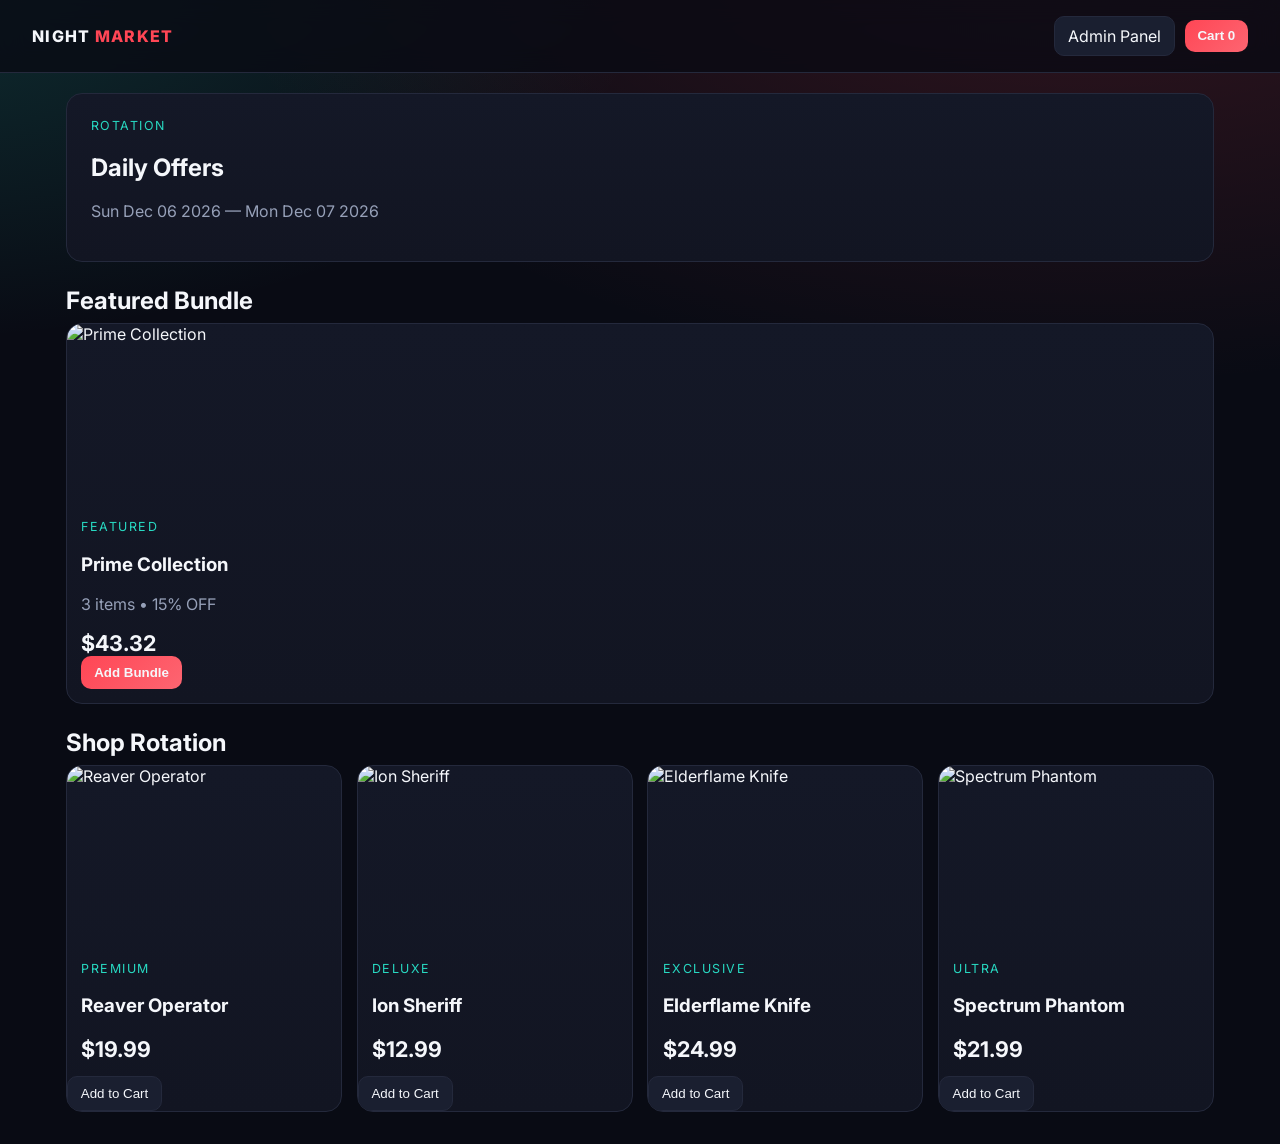
==== index.html @ 10643667 "Build Valorant-style shop UI with admin panel and fake checkout" ====
<!doctype html>
<html lang="en">
  <head>
    <meta charset="UTF-8" />
    <meta name="viewport" content="width=device-width, initial-scale=1.0" />
    <title>Night Market // Valorant-Style Shop</title>
    <link rel="preconnect" href="https://fonts.googleapis.com">
    <link rel="preconnect" href="https://fonts.gstatic.com" crossorigin>
    <link href="https://fonts.googleapis.com/css2?family=Inter:wght@400;500;700;800&display=swap" rel="stylesheet">
    <link rel="stylesheet" href="./src/styles.css" />
  </head>
  <body data-page="shop">
    <header class="topbar">
      <div class="brand">NIGHT <span>MARKET</span></div>
      <nav class="nav-actions">
        <a href="./admin.html" class="ghost-btn">Admin Panel</a>
        <button id="openCart" class="cta-btn">Cart <span id="cartCount">0</span></button>
      </nav>
    </header>

    <main class="layout">
      <section class="hero-card">
        <p class="eyebrow">ROTATION</p>
        <h1 id="rotationTitle">Daily Offers</h1>
        <p id="rotationRange" class="subtle"></p>
      </section>

      <section class="grid-section">
        <div class="section-head">
          <h2>Featured Bundle</h2>
        </div>
        <div id="bundleList" class="bundle-grid"></div>
      </section>

      <section class="grid-section">
        <div class="section-head">
          <h2>Shop Rotation</h2>
        </div>
        <div id="productList" class="product-grid"></div>
      </section>
    </main>

    <aside id="cartDrawer" class="cart-drawer hidden">
      <div class="drawer-head">
        <h3>Checkout (Fake)</h3>
        <button id="closeCart" class="icon-btn">✕</button>
      </div>
      <div id="cartItems" class="cart-items"></div>
      <div class="cart-footer">
        <div class="row-between"><span>Total</span><strong id="cartTotal">$0.00</strong></div>
        <button id="checkoutBtn" class="cta-btn w-full">Complete Fake Checkout</button>
        <p class="subtle tiny">No real payment gateway is used.</p>
      </div>
    </aside>

    <div id="toast" class="toast hidden"></div>
    <script type="module" src="./src/main.js"></script>
  </body>
</html>
---- src/styles.css ----
:root {
  --bg: #090b14;
  --card: #141827;
  --card2: #121522;
  --text: #f5f7fb;
  --muted: #96a0b8;
  --accent: #ff4655;
  --accent2: #28d9c2;
  --border: #24293c;
}

* { box-sizing: border-box; }
body {
  margin: 0;
  font-family: Inter, system-ui, -apple-system, Segoe UI, Roboto, sans-serif;
  background:
    radial-gradient(900px 500px at 85% -10%, #ff465530, transparent),
    radial-gradient(800px 400px at -10% -5%, #28d9c230, transparent),
    var(--bg);
  color: var(--text);
  min-height: 100vh;
}

.topbar {
  position: sticky;
  top: 0;
  z-index: 5;
  backdrop-filter: blur(12px);
  background: #090b14c9;
  border-bottom: 1px solid var(--border);
  display: flex;
  justify-content: space-between;
  align-items: center;
  padding: 1rem 2rem;
}

.brand { font-weight: 800; letter-spacing: .08em; }
.brand span { color: var(--accent); }

.layout {
  max-width: 1180px;
  margin: 1.25rem auto 2rem;
  padding: 0 1rem;
  display: grid;
  gap: 1rem;
}

.hero-card,
.admin-card,
.product-card,
.bundle-card,
.cart-drawer,
.stack-row {
  border: 1px solid var(--border);
  background: linear-gradient(180deg, var(--card), var(--card2));
  border-radius: 16px;
}

.hero-card { padding: 1.5rem; }
.eyebrow { color: var(--accent2); margin: 0; font-size: .78rem; letter-spacing: .12em; }
.subtle { color: var(--muted); }
.tiny { font-size: .75rem; }
.price { font-size: 1.35rem; font-weight: 700; margin: .25rem 0 0; }

.section-head { margin-top: .35rem; }
.grid-section h2 { margin: .5rem 0; }

.bundle-grid,
.product-grid {
  display: grid;
  grid-template-columns: repeat(auto-fit, minmax(230px, 1fr));
  gap: .9rem;
}

.product-card,
.bundle-card { overflow: hidden; }
.product-card img,
.bundle-card img { width: 100%; height: 180px; object-fit: cover; display: block; }
.product-card .meta,
.bundle-card .meta { padding: .9rem; }

.nav-actions { display: flex; gap: .6rem; align-items: center; }
button, .ghost-btn, .cta-btn {
  border: 1px solid var(--border);
  background: #1a1f30;
  color: var(--text);
  border-radius: 10px;
  padding: .55rem .8rem;
  text-decoration: none;
  cursor: pointer;
}
.ghost-btn:hover { border-color: var(--accent2); }
.cta-btn {
  background: linear-gradient(135deg, var(--accent), #fd6571);
  border: none;
  font-weight: 700;
}
.cta-btn:hover { filter: brightness(1.08); }
.w-full { width: 100%; }
.icon-btn { padding: .35rem .55rem; }

.cart-drawer {
  position: fixed;
  right: 1rem;
  top: 5rem;
  width: min(390px, calc(100% - 2rem));
  max-height: calc(100vh - 6rem);
  display: grid;
  grid-template-rows: auto 1fr auto;
}
.drawer-head {
  display: flex;
  justify-content: space-between;
  align-items: center;
  padding: .9rem 1rem;
  border-bottom: 1px solid var(--border);
}
.cart-items { padding: .6rem 1rem; overflow-y: auto; }
.cart-row {
  display: flex;
  justify-content: space-between;
  gap: .7rem;
  border-bottom: 1px dashed var(--border);
  padding: .65rem 0;
}
.row-gap { display: grid; justify-items: end; gap: .25rem; }
.cart-footer { padding: .8rem 1rem; border-top: 1px solid var(--border); }
.row-between { display: flex; justify-content: space-between; margin-bottom: .6rem; }

.admin-layout { grid-template-columns: 1fr 1fr; align-items: start; }
.admin-card { padding: 1rem; }
.form-grid { display: grid; gap: .6rem; }
.form-grid input,
.form-grid select {
  width: 100%;
  background: #0f1320;
  border: 1px solid var(--border);
  border-radius: 10px;
  color: var(--text);
  padding: .6rem .65rem;
}
.inline-field { display: grid; gap: .4rem; color: var(--muted); }
.stack-list { display: grid; gap: .45rem; }
.stack-row { padding: .65rem .8rem; display: flex; justify-content: space-between; align-items: center; gap: .8rem; }
.stack-col { display: grid; justify-content: start; }

.toast {
  position: fixed;
  left: 50%;
  bottom: 1.5rem;
  transform: translateX(-50%);
  background: #141a2be9;
  border: 1px solid #334;
  border-radius: 999px;
  padding: .6rem .9rem;
}
.hidden { display: none !important; }

@media (max-width: 880px) {
  .admin-layout { grid-template-columns: 1fr; }
}
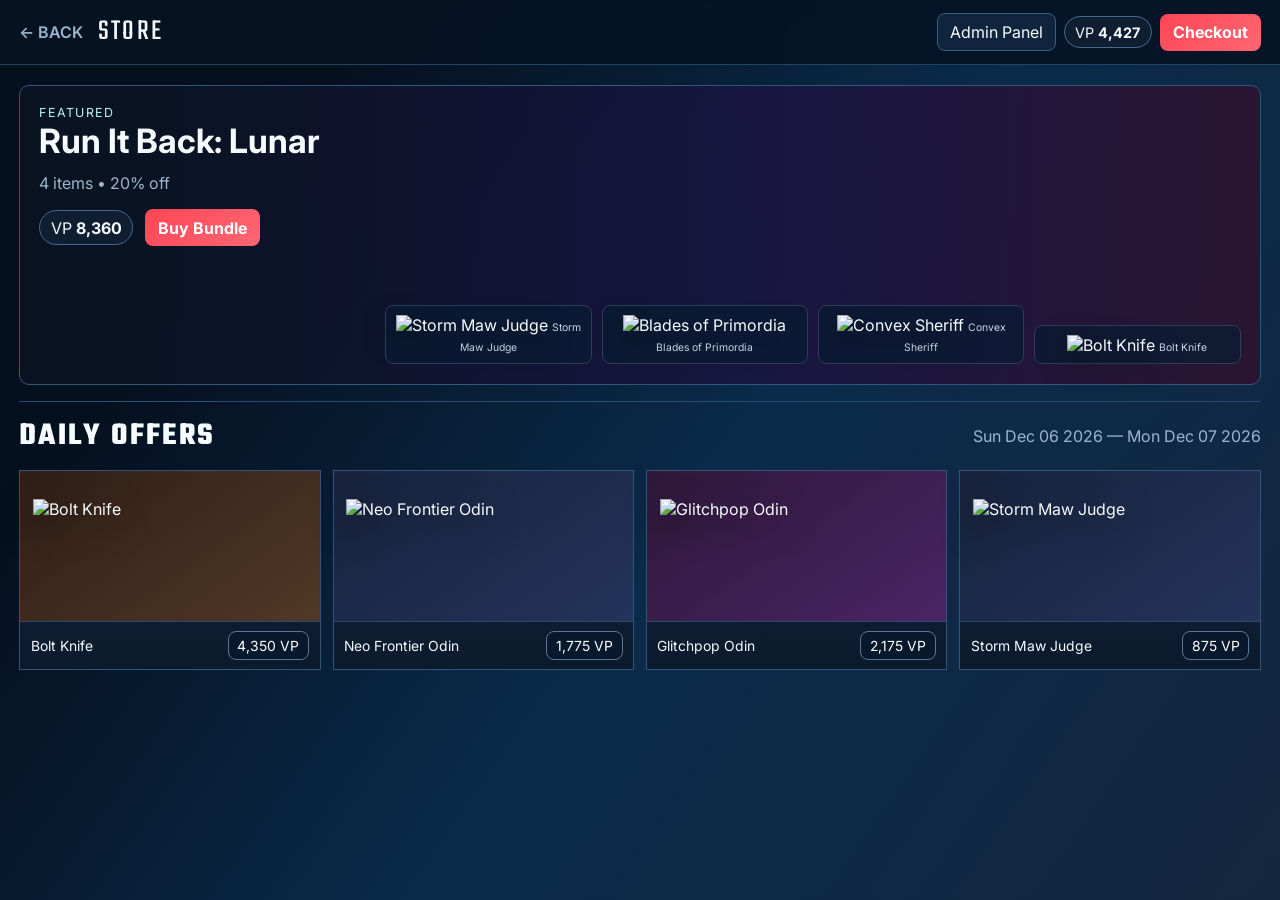
==== commit b37a4bda: "Upgrade store UI with Valorant-like layout, VP wallet checkout, and admin login" ====
--- a/index.html
+++ b/index.html
@@ -4,52 +4,87 @@
     <meta charset="UTF-8" />
     <meta name="viewport" content="width=device-width, initial-scale=1.0" />
     <title>Night Market // Valorant-Style Shop</title>
-    <link rel="preconnect" href="https://fonts.googleapis.com">
-    <link rel="preconnect" href="https://fonts.gstatic.com" crossorigin>
-    <link href="https://fonts.googleapis.com/css2?family=Inter:wght@400;500;700;800&display=swap" rel="stylesheet">
+    <link rel="preconnect" href="https://fonts.googleapis.com" />
+    <link rel="preconnect" href="https://fonts.gstatic.com" crossorigin />
+    <link
+      href="https://fonts.googleapis.com/css2?family=Inter:wght@400;500;700;800&family=Teko:wght@500;700&display=swap"
+      rel="stylesheet"
+    />
     <link rel="stylesheet" href="./src/styles.css" />
   </head>
   <body data-page="shop">
     <header class="topbar">
-      <div class="brand">NIGHT <span>MARKET</span></div>
+      <div class="brand-row">
+        <a class="ghost-link" href="#">← BACK</a>
+        <div class="brand">STORE</div>
+      </div>
       <nav class="nav-actions">
         <a href="./admin.html" class="ghost-btn">Admin Panel</a>
-        <button id="openCart" class="cta-btn">Cart <span id="cartCount">0</span></button>
+        <div class="vp-pill">VP <strong id="vpBalance">0</strong></div>
+        <button id="openCart" class="cta-btn">Checkout</button>
       </nav>
     </header>
 
     <main class="layout">
-      <section class="hero-card">
-        <p class="eyebrow">ROTATION</p>
-        <h1 id="rotationTitle">Daily Offers</h1>
-        <p id="rotationRange" class="subtle"></p>
+      <section class="featured-banner">
+        <div class="banner-copy">
+          <p class="eyebrow">FEATURED</p>
+          <h1 id="bundleName">RUN IT BACK COLLECTION</h1>
+          <p id="bundleInfo" class="subtle"></p>
+          <div class="banner-price-row">
+            <span class="vp-pill large">VP <strong id="bundlePrice">0</strong></span>
+            <button id="addFeaturedBundle" class="cta-btn">Buy Bundle</button>
+          </div>
+        </div>
+        <div class="banner-guns" id="bundleWeapons"></div>
       </section>
 
-      <section class="grid-section">
-        <div class="section-head">
-          <h2>Featured Bundle</h2>
-        </div>
-        <div id="bundleList" class="bundle-grid"></div>
+      <section class="offers-head">
+        <h2>DAILY OFFERS</h2>
+        <span id="rotationRange" class="subtle"></span>
       </section>
 
-      <section class="grid-section">
-        <div class="section-head">
-          <h2>Shop Rotation</h2>
-        </div>
-        <div id="productList" class="product-grid"></div>
-      </section>
+      <section id="productList" class="offer-grid"></section>
     </main>
 
     <aside id="cartDrawer" class="cart-drawer hidden">
       <div class="drawer-head">
-        <h3>Checkout (Fake)</h3>
+        <h3>Checkout</h3>
         <button id="closeCart" class="icon-btn">✕</button>
       </div>
+
+      <div class="wallet-box">
+        <p class="eyebrow">FAKE VP TOP UP</p>
+        <div class="wallet-row">
+          <select id="topupAmount">
+            <option value="475">475 VP</option>
+            <option value="1000">1,000 VP</option>
+            <option value="2050">2,050 VP</option>
+            <option value="3650">3,650 VP</option>
+            <option value="5350">5,350 VP</option>
+          </select>
+          <select id="topupMethod">
+            <option value="card">Credit Card</option>
+            <option value="paypal">PayPal</option>
+            <option value="gcash">GCash</option>
+          </select>
+          <button id="topupBtn" class="ghost-btn">Top Up</button>
+        </div>
+      </div>
+
       <div id="cartItems" class="cart-items"></div>
+
       <div class="cart-footer">
-        <div class="row-between"><span>Total</span><strong id="cartTotal">$0.00</strong></div>
-        <button id="checkoutBtn" class="cta-btn w-full">Complete Fake Checkout</button>
-        <p class="subtle tiny">No real payment gateway is used.</p>
+        <label class="inline-field">Payment Method
+          <select id="purchaseMethod">
+            <option value="vp_wallet">VP Wallet</option>
+            <option value="card">Credit Card (Simulated)</option>
+            <option value="paypal">PayPal (Simulated)</option>
+          </select>
+        </label>
+        <div class="row-between"><span>Total</span><strong id="cartTotal">0 VP</strong></div>
+        <button id="checkoutBtn" class="cta-btn w-full">Complete Purchase</button>
+        <p class="subtle tiny">This is a fake checkout demo; no real payments are processed.</p>
       </div>
     </aside>
 
--- a/src/styles.css
+++ b/src/styles.css
@@ -1,161 +1,274 @@
 :root {
-  --bg: #090b14;
-  --card: #141827;
-  --card2: #121522;
-  --text: #f5f7fb;
-  --muted: #96a0b8;
+  --bg: #061327;
+  --bg2: #091d36;
+  --card: #10233d;
+  --border: #33567f;
+  --text: #f6fbff;
+  --muted: #9cb5cf;
   --accent: #ff4655;
-  --accent2: #28d9c2;
-  --border: #24293c;
+  --teal: #36d6d0;
 }
 
 * { box-sizing: border-box; }
 body {
   margin: 0;
-  font-family: Inter, system-ui, -apple-system, Segoe UI, Roboto, sans-serif;
-  background:
-    radial-gradient(900px 500px at 85% -10%, #ff465530, transparent),
-    radial-gradient(800px 400px at -10% -5%, #28d9c230, transparent),
-    var(--bg);
+  font-family: Inter, system-ui, sans-serif;
   color: var(--text);
   min-height: 100vh;
+  background:
+    linear-gradient(125deg, #05101f 20%, #0a2b4a 55%, #14273e 100%),
+    radial-gradient(1100px 560px at 84% 8%, #ff465527 10%, transparent 65%);
 }
 
 .topbar {
   position: sticky;
   top: 0;
-  z-index: 5;
-  backdrop-filter: blur(12px);
-  background: #090b14c9;
-  border-bottom: 1px solid var(--border);
-  display: flex;
-  justify-content: space-between;
-  align-items: center;
-  padding: 1rem 2rem;
-}
-
-.brand { font-weight: 800; letter-spacing: .08em; }
-.brand span { color: var(--accent); }
-
-.layout {
-  max-width: 1180px;
-  margin: 1.25rem auto 2rem;
-  padding: 0 1rem;
-  display: grid;
+  z-index: 10;
+  border-bottom: 1px solid #224368;
+  padding: 0.7rem 1.2rem;
+  background: #051323dd;
+  display: flex;
+  justify-content: space-between;
+  align-items: center;
+  backdrop-filter: blur(10px);
+}
+.brand-row { display: flex; align-items: center; gap: 0.9rem; }
+.ghost-link { color: var(--muted); text-decoration: none; font-weight: 600; }
+.brand {
+  font-family: Teko, sans-serif;
+  letter-spacing: 0.08em;
+  font-size: 1.85rem;
+}
+
+.layout { max-width: 1280px; margin: 0 auto; padding: 1.2rem; }
+
+.featured-banner {
+  border: 1px solid var(--border);
+  background:
+    linear-gradient(90deg, #091322f2 8%, #1a1340d9 60%, #2f1230d9 100%),
+    url("https://images.contentstack.io/v3/assets/bltb6530b271fddd0b1/blta2ff0fe34b2fd5e6/67f7eb009f852f26510f3fd4/vct25-stage1-article-cover.png") center/cover;
+  border-radius: 10px;
+  min-height: 300px;
+  display: grid;
+  grid-template-columns: 330px 1fr;
   gap: 1rem;
-}
-
-.hero-card,
-.admin-card,
-.product-card,
-.bundle-card,
-.cart-drawer,
-.stack-row {
-  border: 1px solid var(--border);
-  background: linear-gradient(180deg, var(--card), var(--card2));
-  border-radius: 16px;
-}
-
-.hero-card { padding: 1.5rem; }
-.eyebrow { color: var(--accent2); margin: 0; font-size: .78rem; letter-spacing: .12em; }
+  padding: 1.2rem;
+}
+.banner-copy h1 { margin: 0.25rem 0 0.5rem; font-size: 2.1rem; line-height: 1; }
+.eyebrow { margin: 0; color: #b5f3ed; letter-spacing: .1em; font-size: 0.78rem; }
 .subtle { color: var(--muted); }
-.tiny { font-size: .75rem; }
-.price { font-size: 1.35rem; font-weight: 700; margin: .25rem 0 0; }
-
-.section-head { margin-top: .35rem; }
-.grid-section h2 { margin: .5rem 0; }
-
-.bundle-grid,
-.product-grid {
-  display: grid;
-  grid-template-columns: repeat(auto-fit, minmax(230px, 1fr));
-  gap: .9rem;
-}
-
-.product-card,
-.bundle-card { overflow: hidden; }
-.product-card img,
-.bundle-card img { width: 100%; height: 180px; object-fit: cover; display: block; }
-.product-card .meta,
-.bundle-card .meta { padding: .9rem; }
-
-.nav-actions { display: flex; gap: .6rem; align-items: center; }
-button, .ghost-btn, .cta-btn {
-  border: 1px solid var(--border);
-  background: #1a1f30;
+.banner-price-row { display: flex; align-items: center; gap: 0.7rem; margin-top: 1rem; }
+
+.banner-guns {
+  display: grid;
+  grid-template-columns: repeat(4, minmax(100px, 1fr));
+  align-items: end;
+  gap: 0.6rem;
+}
+.banner-weapon {
+  text-align: center;
+  border: 1px solid #2e3d5a;
+  background: #0a1c34c8;
+  border-radius: 8px;
+  padding: .55rem .4rem;
+}
+.banner-weapon img {
+  width: 100%;
+  max-height: 90px;
+  object-fit: contain;
+  filter: drop-shadow(0 8px 14px #0009);
+}
+.banner-weapon small { color: #ccd9e8; font-size: 0.65rem; }
+
+.offers-head {
+  margin-top: 1rem;
+  margin-bottom: 0.7rem;
+  display: flex;
+  align-items: center;
+  justify-content: space-between;
+  border-top: 1px solid #2b4e75;
+  padding-top: 0.7rem;
+}
+.offers-head h2 { margin: 0; font-family: Teko, sans-serif; letter-spacing: .07em; font-size: 2rem; }
+
+.offer-grid {
+  display: grid;
+  grid-template-columns: repeat(4, minmax(190px, 1fr));
+  gap: 0.75rem;
+}
+.offer-card {
+  border: 1px solid #37537a;
+  background: linear-gradient(180deg, #13243c, #0c1a2d);
+  min-height: 200px;
+  display: grid;
+  grid-template-rows: 1fr auto;
+}
+.offer-asset-wrap {
+  display: grid;
+  place-items: center;
+  padding: 0.8rem;
+  background: linear-gradient(140deg, #122033, #1d2f44);
+}
+.offer-asset {
+  width: 100%;
+  height: 95px;
+  object-fit: contain;
+  filter: drop-shadow(0 10px 16px #0009);
+}
+.offer-meta {
+  display: flex;
+  justify-content: space-between;
+  align-items: center;
+  gap: 0.5rem;
+  padding: 0.55rem 0.65rem;
+  border-top: 1px solid #2e4a6a;
+  font-size: 0.87rem;
+}
+.offer-buy {
+  border: 1px solid #5d7695;
+  background: #09192d;
+  color: #fff;
+  padding: .35rem .55rem;
+  cursor: pointer;
+}
+.offer-buy:hover { border-color: var(--teal); }
+
+.rarity-premium .offer-asset-wrap { background: linear-gradient(145deg, #17233c, #23335a); }
+.rarity-exclusive .offer-asset-wrap { background: linear-gradient(145deg, #2f1e16, #513826); }
+.rarity-ultra .offer-asset-wrap { background: linear-gradient(145deg, #2e1839, #4b2465); }
+
+button,
+.ghost-btn,
+.cta-btn,
+select,
+input {
+  border-radius: 8px;
+  border: 1px solid #405d80;
+  font: inherit;
+}
+.ghost-btn {
   color: var(--text);
-  border-radius: 10px;
-  padding: .55rem .8rem;
   text-decoration: none;
-  cursor: pointer;
-}
-.ghost-btn:hover { border-color: var(--accent2); }
+  padding: 0.5rem 0.75rem;
+  background: #10243e;
+}
 .cta-btn {
-  background: linear-gradient(135deg, var(--accent), #fd6571);
+  background: linear-gradient(135deg, #ff4655, #ff6673);
+  color: #fff;
   border: none;
   font-weight: 700;
+  padding: 0.52rem 0.82rem;
+  cursor: pointer;
 }
 .cta-btn:hover { filter: brightness(1.08); }
-.w-full { width: 100%; }
-.icon-btn { padding: .35rem .55rem; }
+
+.nav-actions { display: flex; align-items: center; gap: 0.5rem; }
+.vp-pill {
+  background: #0f1e30;
+  border: 1px solid #4a678e;
+  padding: 0.4rem 0.66rem;
+  border-radius: 999px;
+  font-size: 0.9rem;
+}
+.vp-pill.large { font-size: 1rem; }
 
 .cart-drawer {
   position: fixed;
-  right: 1rem;
-  top: 5rem;
-  width: min(390px, calc(100% - 2rem));
-  max-height: calc(100vh - 6rem);
-  display: grid;
-  grid-template-rows: auto 1fr auto;
+  top: 4.3rem;
+  right: 0.8rem;
+  width: min(430px, calc(100vw - 1.6rem));
+  max-height: calc(100vh - 5rem);
+  display: grid;
+  grid-template-rows: auto auto 1fr auto;
+  border: 1px solid #4b6688;
+  background: #08182ce8;
+  backdrop-filter: blur(10px);
 }
 .drawer-head {
   display: flex;
   justify-content: space-between;
   align-items: center;
-  padding: .9rem 1rem;
-  border-bottom: 1px solid var(--border);
-}
-.cart-items { padding: .6rem 1rem; overflow-y: auto; }
+  padding: .75rem 0.9rem;
+  border-bottom: 1px solid #2e4c6f;
+}
+.icon-btn {
+  padding: .35rem .5rem;
+  color: #fff;
+  background: #132843;
+  cursor: pointer;
+}
+.wallet-box { border-bottom: 1px solid #2e4c6f; padding: .8rem .9rem; }
+.wallet-row { display: grid; grid-template-columns: 1fr 1fr auto; gap: .4rem; }
+
+.cart-items { overflow-y: auto; padding: .2rem .9rem .6rem; }
 .cart-row {
-  display: flex;
-  justify-content: space-between;
-  gap: .7rem;
-  border-bottom: 1px dashed var(--border);
-  padding: .65rem 0;
+  border-bottom: 1px dashed #325170;
+  display: flex;
+  justify-content: space-between;
+  gap: .6rem;
+  padding: .62rem 0;
 }
 .row-gap { display: grid; justify-items: end; gap: .25rem; }
-.cart-footer { padding: .8rem 1rem; border-top: 1px solid var(--border); }
-.row-between { display: flex; justify-content: space-between; margin-bottom: .6rem; }
-
-.admin-layout { grid-template-columns: 1fr 1fr; align-items: start; }
-.admin-card { padding: 1rem; }
-.form-grid { display: grid; gap: .6rem; }
+
+.cart-footer { padding: .7rem .9rem; border-top: 1px solid #2e4c6f; }
+.inline-field { display: grid; gap: .35rem; color: var(--muted); }
+.row-between { display: flex; justify-content: space-between; margin: .6rem 0; }
+.w-full { width: 100%; }
+.tiny { font-size: .74rem; }
+
+.admin-layout {
+  display: grid;
+  grid-template-columns: repeat(2, minmax(300px, 1fr));
+  gap: 0.75rem;
+}
+.admin-card {
+  border: 1px solid #355277;
+  background: linear-gradient(180deg, #0e2239, #0a1b2f);
+  border-radius: 10px;
+  padding: 0.9rem;
+}
+.login-card { max-width: 500px; margin: 3rem auto 0; }
+.form-grid { display: grid; gap: .55rem; }
 .form-grid input,
-.form-grid select {
-  width: 100%;
-  background: #0f1320;
-  border: 1px solid var(--border);
-  border-radius: 10px;
-  color: var(--text);
-  padding: .6rem .65rem;
-}
-.inline-field { display: grid; gap: .4rem; color: var(--muted); }
+.form-grid select,
+.cart-footer select,
+.wallet-row select {
+  background: #0a182a;
+  color: #fff;
+  border: 1px solid #3a577c;
+  padding: .55rem .62rem;
+}
 .stack-list { display: grid; gap: .45rem; }
-.stack-row { padding: .65rem .8rem; display: flex; justify-content: space-between; align-items: center; gap: .8rem; }
+.stack-row {
+  border: 1px solid #35547b;
+  padding: .55rem .65rem;
+  background: #0b1b2f;
+  border-radius: 8px;
+  display: flex;
+  justify-content: space-between;
+  align-items: center;
+  gap: 0.6rem;
+}
 .stack-col { display: grid; justify-content: start; }
 
 .toast {
   position: fixed;
   left: 50%;
-  bottom: 1.5rem;
+  bottom: 1rem;
   transform: translateX(-50%);
-  background: #141a2be9;
-  border: 1px solid #334;
+  background: #101f32;
+  border: 1px solid #3e5775;
+  padding: .5rem .85rem;
   border-radius: 999px;
-  padding: .6rem .9rem;
 }
 .hidden { display: none !important; }
 
-@media (max-width: 880px) {
+@media (max-width: 1080px) {
+  .featured-banner { grid-template-columns: 1fr; }
+  .offer-grid { grid-template-columns: repeat(2, minmax(190px, 1fr)); }
   .admin-layout { grid-template-columns: 1fr; }
 }
+@media (max-width: 600px) {
+  .offer-grid { grid-template-columns: 1fr; }
+  .wallet-row { grid-template-columns: 1fr; }
+}
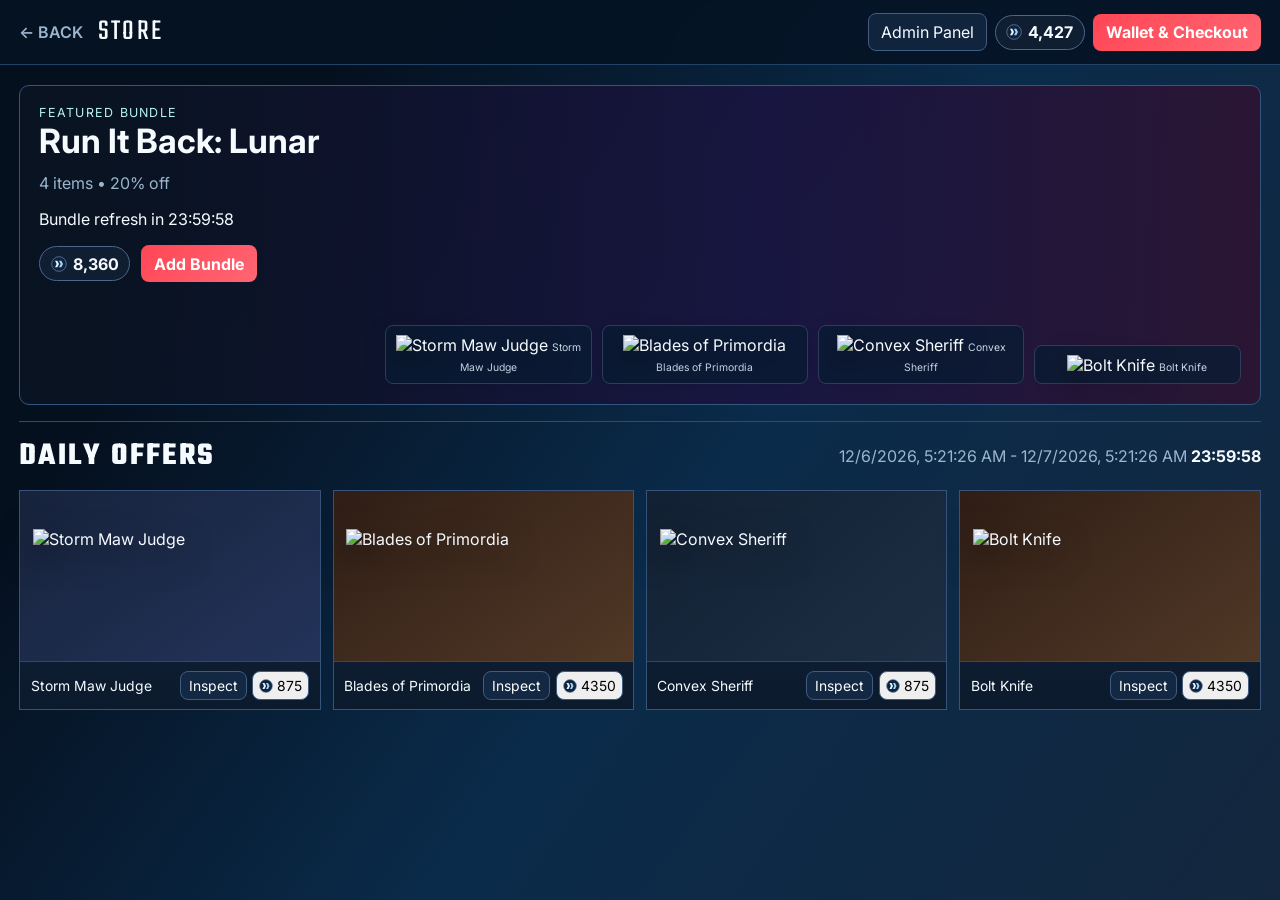
==== commit 3197ef07: "Enhance store with timers, inspect modal, animated UI, VP refresh controls, and richer SQL seeds" ====
--- a/index.html
+++ b/index.html
@@ -3,7 +3,7 @@
   <head>
     <meta charset="UTF-8" />
     <meta name="viewport" content="width=device-width, initial-scale=1.0" />
-    <title>Night Market // Valorant-Style Shop</title>
+    <title>Night Market // Store</title>
     <link rel="preconnect" href="https://fonts.googleapis.com" />
     <link rel="preconnect" href="https://fonts.gstatic.com" crossorigin />
     <link
@@ -13,35 +13,39 @@
     <link rel="stylesheet" href="./src/styles.css" />
   </head>
   <body data-page="shop">
-    <header class="topbar">
+    <header class="topbar fade-in">
       <div class="brand-row">
         <a class="ghost-link" href="#">← BACK</a>
         <div class="brand">STORE</div>
       </div>
       <nav class="nav-actions">
         <a href="./admin.html" class="ghost-btn">Admin Panel</a>
-        <div class="vp-pill">VP <strong id="vpBalance">0</strong></div>
-        <button id="openCart" class="cta-btn">Checkout</button>
+        <div class="vp-pill"><img src="./src/vp-logo.svg" alt="VP" /> <strong id="vpBalance">0</strong></div>
+        <button id="openCart" class="cta-btn">Wallet & Checkout</button>
       </nav>
     </header>
 
     <main class="layout">
-      <section class="featured-banner">
+      <section class="featured-banner fade-in-up">
         <div class="banner-copy">
-          <p class="eyebrow">FEATURED</p>
-          <h1 id="bundleName">RUN IT BACK COLLECTION</h1>
+          <p class="eyebrow">FEATURED BUNDLE</p>
+          <h1 id="bundleName">RUN IT BACK</h1>
           <p id="bundleInfo" class="subtle"></p>
+          <p class="timer-label">Bundle refresh in <span id="bundleTimer">--:--:--</span></p>
           <div class="banner-price-row">
-            <span class="vp-pill large">VP <strong id="bundlePrice">0</strong></span>
-            <button id="addFeaturedBundle" class="cta-btn">Buy Bundle</button>
+            <span class="vp-pill large"><img src="./src/vp-logo.svg" alt="VP" /> <strong id="bundlePrice">0</strong></span>
+            <button id="addFeaturedBundle" class="cta-btn">Add Bundle</button>
           </div>
         </div>
         <div class="banner-guns" id="bundleWeapons"></div>
       </section>
 
-      <section class="offers-head">
+      <section class="offers-head fade-in-up delay-1">
         <h2>DAILY OFFERS</h2>
-        <span id="rotationRange" class="subtle"></span>
+        <div class="timer-wrap">
+          <span id="rotationRange" class="subtle"></span>
+          <strong id="shopTimer">--:--:--</strong>
+        </div>
       </section>
 
       <section id="productList" class="offer-grid"></section>
@@ -49,45 +53,71 @@
 
     <aside id="cartDrawer" class="cart-drawer hidden">
       <div class="drawer-head">
-        <h3>Checkout</h3>
+        <h3>Wallet & Checkout</h3>
         <button id="closeCart" class="icon-btn">✕</button>
       </div>
 
-      <div class="wallet-box">
-        <p class="eyebrow">FAKE VP TOP UP</p>
-        <div class="wallet-row">
-          <select id="topupAmount">
-            <option value="475">475 VP</option>
-            <option value="1000">1,000 VP</option>
-            <option value="2050">2,050 VP</option>
-            <option value="3650">3,650 VP</option>
-            <option value="5350">5,350 VP</option>
-          </select>
-          <select id="topupMethod">
-            <option value="card">Credit Card</option>
-            <option value="paypal">PayPal</option>
-            <option value="gcash">GCash</option>
-          </select>
-          <button id="topupBtn" class="ghost-btn">Top Up</button>
+      <div class="checkout-tabs">
+        <button class="tab-btn active" data-tab="topup">Top Up VP</button>
+        <button class="tab-btn" data-tab="checkout">Checkout</button>
+      </div>
+
+      <div id="topupPanel" class="panel active">
+        <div class="wallet-box">
+          <p class="eyebrow">VP BALANCE</p>
+          <p class="wallet-big"><img src="./src/vp-logo.svg" alt="VP" /> <strong id="walletPanelBalance">0</strong></p>
+          <div class="wallet-row">
+            <select id="topupAmount">
+              <option value="475">475 VP</option>
+              <option value="1000">1,000 VP</option>
+              <option value="2050">2,050 VP</option>
+              <option value="3650">3,650 VP</option>
+              <option value="5350">5,350 VP</option>
+            </select>
+            <select id="topupMethod">
+              <option value="card">Credit Card</option>
+              <option value="paypal">PayPal</option>
+              <option value="gcash">GCash</option>
+            </select>
+            <button id="topupBtn" class="ghost-btn">Confirm Top Up</button>
+          </div>
         </div>
       </div>
 
-      <div id="cartItems" class="cart-items"></div>
-
-      <div class="cart-footer">
-        <label class="inline-field">Payment Method
-          <select id="purchaseMethod">
-            <option value="vp_wallet">VP Wallet</option>
-            <option value="card">Credit Card (Simulated)</option>
-            <option value="paypal">PayPal (Simulated)</option>
-          </select>
-        </label>
-        <div class="row-between"><span>Total</span><strong id="cartTotal">0 VP</strong></div>
-        <button id="checkoutBtn" class="cta-btn w-full">Complete Purchase</button>
-        <p class="subtle tiny">This is a fake checkout demo; no real payments are processed.</p>
+      <div id="checkoutPanel" class="panel">
+        <div id="cartItems" class="cart-items"></div>
+        <div class="cart-footer">
+          <label class="inline-field">Payment Method
+            <select id="purchaseMethod">
+              <option value="vp_wallet">VP Wallet</option>
+              <option value="card">Credit Card</option>
+              <option value="paypal">PayPal</option>
+            </select>
+          </label>
+          <div class="row-between"><span>Total</span><strong id="cartTotal">0 VP</strong></div>
+          <button id="checkoutBtn" class="cta-btn w-full">Complete Purchase</button>
+        </div>
       </div>
     </aside>
 
+    <div id="inspectModal" class="modal hidden">
+      <div class="modal-content">
+        <button id="closeInspect" class="icon-btn modal-close">✕</button>
+        <div class="inspect-main">
+          <img id="inspectImage" src="" alt="Skin" />
+          <div>
+            <h3 id="inspectTitle"></h3>
+            <p id="inspectPrice" class="subtle"></p>
+            <div id="upgradeList" class="upgrade-list"></div>
+          </div>
+        </div>
+        <div class="video-wrap">
+          <video id="upgradeVideo" controls playsinline></video>
+        </div>
+      </div>
+    </div>
+
+    <audio id="uiSound"></audio>
     <div id="toast" class="toast hidden"></div>
     <script type="module" src="./src/main.js"></script>
   </body>
--- a/src/styles.css
+++ b/src/styles.css
@@ -1,6 +1,5 @@
 :root {
   --bg: #061327;
-  --bg2: #091d36;
   --card: #10233d;
   --border: #33567f;
   --text: #f6fbff;
@@ -23,7 +22,7 @@
 .topbar {
   position: sticky;
   top: 0;
-  z-index: 10;
+  z-index: 20;
   border-bottom: 1px solid #224368;
   padding: 0.7rem 1.2rem;
   background: #051323dd;
@@ -34,12 +33,7 @@
 }
 .brand-row { display: flex; align-items: center; gap: 0.9rem; }
 .ghost-link { color: var(--muted); text-decoration: none; font-weight: 600; }
-.brand {
-  font-family: Teko, sans-serif;
-  letter-spacing: 0.08em;
-  font-size: 1.85rem;
-}
-
+.brand { font-family: Teko, sans-serif; letter-spacing: .08em; font-size: 1.85rem; }
 .layout { max-width: 1280px; margin: 0 auto; padding: 1.2rem; }
 
 .featured-banner {
@@ -48,23 +42,20 @@
     linear-gradient(90deg, #091322f2 8%, #1a1340d9 60%, #2f1230d9 100%),
     url("https://images.contentstack.io/v3/assets/bltb6530b271fddd0b1/blta2ff0fe34b2fd5e6/67f7eb009f852f26510f3fd4/vct25-stage1-article-cover.png") center/cover;
   border-radius: 10px;
-  min-height: 300px;
+  min-height: 320px;
   display: grid;
   grid-template-columns: 330px 1fr;
   gap: 1rem;
   padding: 1.2rem;
 }
-.banner-copy h1 { margin: 0.25rem 0 0.5rem; font-size: 2.1rem; line-height: 1; }
-.eyebrow { margin: 0; color: #b5f3ed; letter-spacing: .1em; font-size: 0.78rem; }
+
+.banner-copy h1 { margin: .25rem 0 .5rem; font-size: 2.1rem; line-height: 1; }
+.eyebrow { margin: 0; color: #b5f3ed; letter-spacing: .1em; font-size: .78rem; }
 .subtle { color: var(--muted); }
-.banner-price-row { display: flex; align-items: center; gap: 0.7rem; margin-top: 1rem; }
-
-.banner-guns {
-  display: grid;
-  grid-template-columns: repeat(4, minmax(100px, 1fr));
-  align-items: end;
-  gap: 0.6rem;
-}
+.timer-label { margin-top: .4rem; }
+
+.banner-price-row { display: flex; align-items: center; gap: .7rem; margin-top: 1rem; }
+.banner-guns { display: grid; grid-template-columns: repeat(4, minmax(100px, 1fr)); align-items: end; gap: .6rem; }
 .banner-weapon {
   text-align: center;
   border: 1px solid #2e3d5a;
@@ -74,74 +65,60 @@
 }
 .banner-weapon img {
   width: 100%;
-  max-height: 90px;
+  max-height: 95px;
   object-fit: contain;
   filter: drop-shadow(0 8px 14px #0009);
 }
-.banner-weapon small { color: #ccd9e8; font-size: 0.65rem; }
+.banner-weapon small { color: #ccd9e8; font-size: .65rem; }
 
 .offers-head {
   margin-top: 1rem;
-  margin-bottom: 0.7rem;
+  margin-bottom: .7rem;
   display: flex;
   align-items: center;
   justify-content: space-between;
   border-top: 1px solid #2b4e75;
-  padding-top: 0.7rem;
+  padding-top: .7rem;
 }
 .offers-head h2 { margin: 0; font-family: Teko, sans-serif; letter-spacing: .07em; font-size: 2rem; }
-
-.offer-grid {
-  display: grid;
-  grid-template-columns: repeat(4, minmax(190px, 1fr));
-  gap: 0.75rem;
-}
+.timer-wrap { text-align: right; }
+
+.offer-grid { display: grid; grid-template-columns: repeat(4, minmax(190px, 1fr)); gap: .75rem; }
 .offer-card {
   border: 1px solid #37537a;
   background: linear-gradient(180deg, #13243c, #0c1a2d);
-  min-height: 200px;
+  min-height: 220px;
   display: grid;
   grid-template-rows: 1fr auto;
-}
+  transition: transform .25s ease, box-shadow .25s ease;
+}
+.offer-card:hover { transform: translateY(-4px); box-shadow: 0 12px 30px #0006; }
 .offer-asset-wrap {
   display: grid;
   place-items: center;
-  padding: 0.8rem;
+  padding: .8rem;
   background: linear-gradient(140deg, #122033, #1d2f44);
-}
-.offer-asset {
-  width: 100%;
-  height: 95px;
-  object-fit: contain;
-  filter: drop-shadow(0 10px 16px #0009);
-}
+  cursor: pointer;
+}
+.offer-asset { width: 100%; height: 95px; object-fit: contain; filter: drop-shadow(0 10px 16px #0009); }
 .offer-meta {
   display: flex;
   justify-content: space-between;
   align-items: center;
-  gap: 0.5rem;
-  padding: 0.55rem 0.65rem;
+  gap: .5rem;
+  padding: .55rem .65rem;
   border-top: 1px solid #2e4a6a;
-  font-size: 0.87rem;
-}
-.offer-buy {
-  border: 1px solid #5d7695;
-  background: #09192d;
-  color: #fff;
-  padding: .35rem .55rem;
-  cursor: pointer;
-}
-.offer-buy:hover { border-color: var(--teal); }
+  font-size: .87rem;
+}
+.offer-actions { display: flex; gap: .35rem; }
+.offer-buy { display: inline-flex; align-items: center; gap: .25rem; }
+.offer-buy img { width: 14px; height: 14px; }
 
 .rarity-premium .offer-asset-wrap { background: linear-gradient(145deg, #17233c, #23335a); }
 .rarity-exclusive .offer-asset-wrap { background: linear-gradient(145deg, #2f1e16, #513826); }
 .rarity-ultra .offer-asset-wrap { background: linear-gradient(145deg, #2e1839, #4b2465); }
 
-button,
-.ghost-btn,
-.cta-btn,
-select,
-input {
+button, .ghost-btn, .cta-btn, select, input {
   border-radius: 8px;
   border: 1px solid #405d80;
   font: inherit;
@@ -149,58 +126,60 @@
 .ghost-btn {
   color: var(--text);
   text-decoration: none;
-  padding: 0.5rem 0.75rem;
+  padding: .5rem .75rem;
   background: #10243e;
-}
+  cursor: pointer;
+}
+.ghost-btn:hover { border-color: var(--teal); }
 .cta-btn {
   background: linear-gradient(135deg, #ff4655, #ff6673);
   color: #fff;
   border: none;
   font-weight: 700;
-  padding: 0.52rem 0.82rem;
+  padding: .52rem .82rem;
   cursor: pointer;
 }
-.cta-btn:hover { filter: brightness(1.08); }
-
-.nav-actions { display: flex; align-items: center; gap: 0.5rem; }
+
+.nav-actions { display: flex; align-items: center; gap: .5rem; }
 .vp-pill {
   background: #0f1e30;
   border: 1px solid #4a678e;
-  padding: 0.4rem 0.66rem;
+  padding: .4rem .66rem;
   border-radius: 999px;
-  font-size: 0.9rem;
-}
+  display: inline-flex;
+  align-items: center;
+  gap: .35rem;
+}
+.vp-pill img { width: 16px; height: 16px; }
 .vp-pill.large { font-size: 1rem; }
+.inline-vp { width: 14px; vertical-align: middle; }
 
 .cart-drawer {
   position: fixed;
   top: 4.3rem;
-  right: 0.8rem;
-  width: min(430px, calc(100vw - 1.6rem));
+  right: .8rem;
+  width: min(470px, calc(100vw - 1.6rem));
   max-height: calc(100vh - 5rem);
   display: grid;
-  grid-template-rows: auto auto 1fr auto;
+  grid-template-rows: auto auto 1fr;
   border: 1px solid #4b6688;
   background: #08182ce8;
   backdrop-filter: blur(10px);
 }
-.drawer-head {
-  display: flex;
-  justify-content: space-between;
-  align-items: center;
-  padding: .75rem 0.9rem;
-  border-bottom: 1px solid #2e4c6f;
-}
-.icon-btn {
-  padding: .35rem .5rem;
-  color: #fff;
-  background: #132843;
-  cursor: pointer;
-}
-.wallet-box { border-bottom: 1px solid #2e4c6f; padding: .8rem .9rem; }
+.drawer-head { display: flex; justify-content: space-between; align-items: center; padding: .75rem .9rem; border-bottom: 1px solid #2e4c6f; }
+.icon-btn { padding: .35rem .5rem; color: #fff; background: #132843; cursor: pointer; }
+
+.checkout-tabs { display: grid; grid-template-columns: 1fr 1fr; gap: .4rem; padding: .6rem .8rem; }
+.tab-btn { background: #0d1e33; color: #fff; padding: .5rem; cursor: pointer; }
+.tab-btn.active { border-color: var(--teal); box-shadow: inset 0 0 0 1px var(--teal); }
+.panel { display: none; }
+.panel.active { display: block; }
+
+.wallet-box { border-top: 1px solid #2e4c6f; padding: .8rem .9rem; }
+.wallet-big { display: inline-flex; align-items: center; gap: .3rem; font-size: 1.5rem; margin: .4rem 0 .8rem; }
+.wallet-big img { width: 22px; }
 .wallet-row { display: grid; grid-template-columns: 1fr 1fr auto; gap: .4rem; }
-
-.cart-items { overflow-y: auto; padding: .2rem .9rem .6rem; }
+.cart-items { max-height: 270px; overflow-y: auto; padding: .2rem .9rem .6rem; }
 .cart-row {
   border-bottom: 1px dashed #325170;
   display: flex;
@@ -209,35 +188,45 @@
   padding: .62rem 0;
 }
 .row-gap { display: grid; justify-items: end; gap: .25rem; }
-
 .cart-footer { padding: .7rem .9rem; border-top: 1px solid #2e4c6f; }
 .inline-field { display: grid; gap: .35rem; color: var(--muted); }
 .row-between { display: flex; justify-content: space-between; margin: .6rem 0; }
 .w-full { width: 100%; }
-.tiny { font-size: .74rem; }
-
-.admin-layout {
-  display: grid;
-  grid-template-columns: repeat(2, minmax(300px, 1fr));
-  gap: 0.75rem;
-}
-.admin-card {
-  border: 1px solid #355277;
-  background: linear-gradient(180deg, #0e2239, #0a1b2f);
-  border-radius: 10px;
-  padding: 0.9rem;
-}
+
+.modal {
+  position: fixed;
+  inset: 0;
+  background: #000a;
+  display: grid;
+  place-items: center;
+  z-index: 30;
+}
+.modal-content {
+  width: min(960px, calc(100vw - 2rem));
+  background: #0b1b31;
+  border: 1px solid #3c5b80;
+  border-radius: 12px;
+  padding: 1rem;
+  position: relative;
+}
+.modal-close { position: absolute; right: .6rem; top: .6rem; }
+.inspect-main { display: grid; grid-template-columns: 1fr 1fr; gap: 1rem; align-items: center; }
+.inspect-main img { width: 100%; max-height: 180px; object-fit: contain; }
+.upgrade-list { display: flex; flex-wrap: wrap; gap: .45rem; margin-top: .75rem; }
+.active-upgrade { border-color: var(--teal); }
+.video-wrap video { width: 100%; border-radius: 8px; margin-top: .8rem; border: 1px solid #35557c; max-height: 320px; }
+
+.admin-layout { display: grid; grid-template-columns: repeat(2, minmax(300px, 1fr)); gap: .75rem; }
+.admin-card { border: 1px solid #355277; background: linear-gradient(180deg, #0e2239, #0a1b2f); border-radius: 10px; padding: .9rem; }
 .login-card { max-width: 500px; margin: 3rem auto 0; }
 .form-grid { display: grid; gap: .55rem; }
-.form-grid input,
-.form-grid select,
-.cart-footer select,
-.wallet-row select {
+.form-grid input, .form-grid select, .cart-footer select, .wallet-row select {
   background: #0a182a;
   color: #fff;
   border: 1px solid #3a577c;
   padding: .55rem .62rem;
 }
+.button-row { display: flex; gap: .5rem; flex-wrap: wrap; }
 .stack-list { display: grid; gap: .45rem; }
 .stack-row {
   border: 1px solid #35547b;
@@ -247,7 +236,7 @@
   display: flex;
   justify-content: space-between;
   align-items: center;
-  gap: 0.6rem;
+  gap: .6rem;
 }
 .stack-col { display: grid; justify-content: start; }
 
@@ -260,15 +249,26 @@
   border: 1px solid #3e5775;
   padding: .5rem .85rem;
   border-radius: 999px;
+  z-index: 40;
 }
 .hidden { display: none !important; }
+
+.fade-in { animation: fadeIn .5s ease; }
+.fade-in-up { animation: fadeUp .55s ease both; }
+.delay-1 { animation-delay: .12s; }
+.float-item { animation: float 3.8s ease-in-out infinite; }
+
+@keyframes fadeIn { from { opacity: 0; } to { opacity: 1; } }
+@keyframes fadeUp { from { opacity: 0; transform: translateY(8px);} to { opacity: 1; transform: translateY(0);} }
+@keyframes float { 0%, 100% { transform: translateY(0);} 50% { transform: translateY(-4px);} }
 
 @media (max-width: 1080px) {
   .featured-banner { grid-template-columns: 1fr; }
   .offer-grid { grid-template-columns: repeat(2, minmax(190px, 1fr)); }
   .admin-layout { grid-template-columns: 1fr; }
 }
-@media (max-width: 600px) {
+@media (max-width: 700px) {
   .offer-grid { grid-template-columns: 1fr; }
   .wallet-row { grid-template-columns: 1fr; }
-}
+  .inspect-main { grid-template-columns: 1fr; }
+}
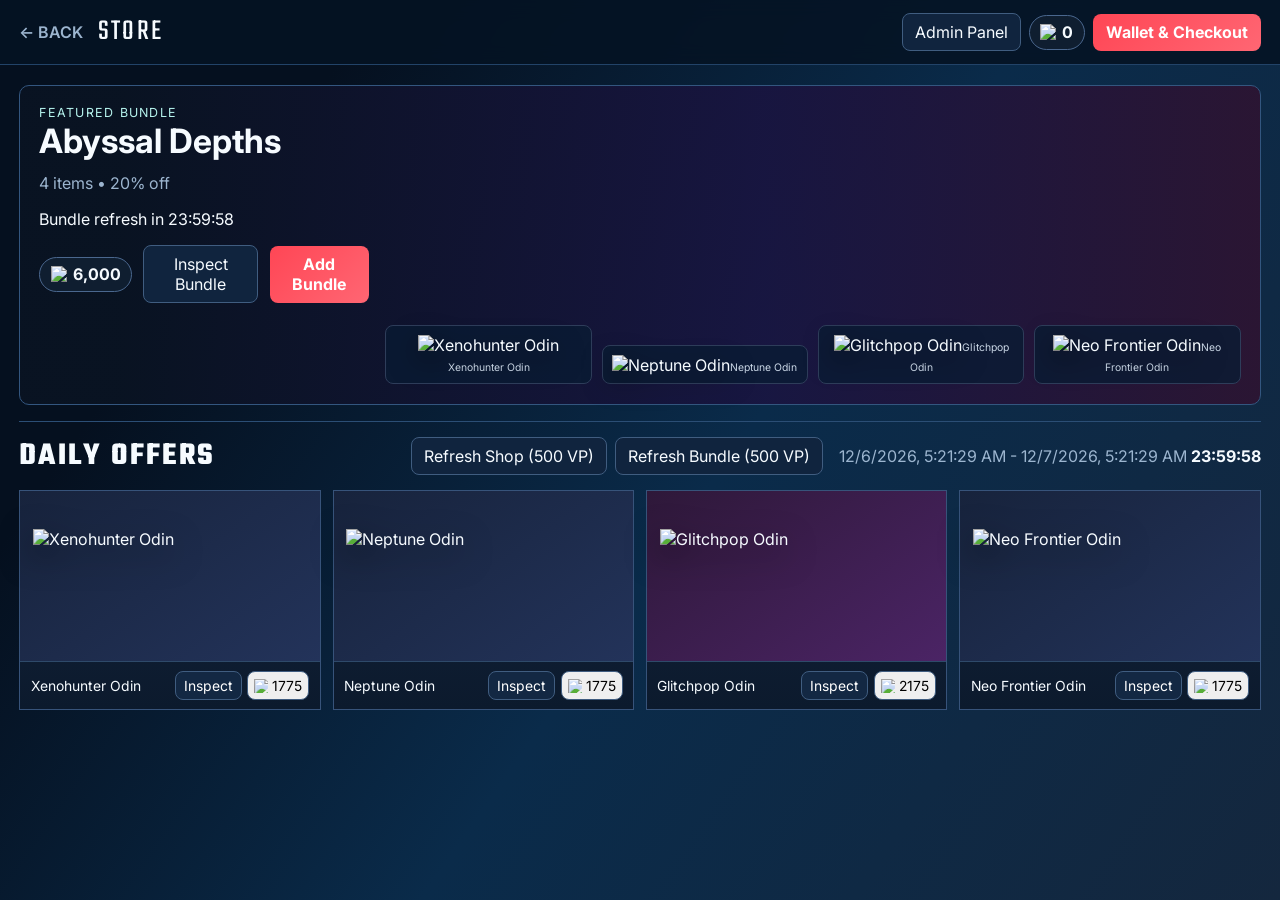
==== commit 15c25797: "Refine shop fidelity with real VP icon, bundle inspect flow, purchase complete modal, and public ref" ====
--- a/index.html
+++ b/index.html
@@ -20,7 +20,7 @@
       </div>
       <nav class="nav-actions">
         <a href="./admin.html" class="ghost-btn">Admin Panel</a>
-        <div class="vp-pill"><img src="./src/vp-logo.svg" alt="VP" /> <strong id="vpBalance">0</strong></div>
+        <div class="vp-pill"><img src="https://media.valorant-api.com/currencies/85ad13f7-3d1b-5128-9eb2-7cd8ee0b5741/displayicon.png" alt="VP" /> <strong id="vpBalance">0</strong></div>
         <button id="openCart" class="cta-btn">Wallet & Checkout</button>
       </nav>
     </header>
@@ -33,7 +33,8 @@
           <p id="bundleInfo" class="subtle"></p>
           <p class="timer-label">Bundle refresh in <span id="bundleTimer">--:--:--</span></p>
           <div class="banner-price-row">
-            <span class="vp-pill large"><img src="./src/vp-logo.svg" alt="VP" /> <strong id="bundlePrice">0</strong></span>
+            <span class="vp-pill large"><img src="https://media.valorant-api.com/currencies/85ad13f7-3d1b-5128-9eb2-7cd8ee0b5741/displayicon.png" alt="VP" /> <strong id="bundlePrice">0</strong></span>
+            <button id="inspectBundleBtn" class="ghost-btn">Inspect Bundle</button>
             <button id="addFeaturedBundle" class="cta-btn">Add Bundle</button>
           </div>
         </div>
@@ -42,6 +43,10 @@
 
       <section class="offers-head fade-in-up delay-1">
         <h2>DAILY OFFERS</h2>
+        <div class="button-row">
+          <button id="refreshShopBtn" class="ghost-btn">Refresh Shop (500 VP)</button>
+          <button id="refreshBundleBtn" class="ghost-btn">Refresh Bundle (500 VP)</button>
+        </div>
         <div class="timer-wrap">
           <span id="rotationRange" class="subtle"></span>
           <strong id="shopTimer">--:--:--</strong>
@@ -65,7 +70,7 @@
       <div id="topupPanel" class="panel active">
         <div class="wallet-box">
           <p class="eyebrow">VP BALANCE</p>
-          <p class="wallet-big"><img src="./src/vp-logo.svg" alt="VP" /> <strong id="walletPanelBalance">0</strong></p>
+          <p class="wallet-big"><img src="https://media.valorant-api.com/currencies/85ad13f7-3d1b-5128-9eb2-7cd8ee0b5741/displayicon.png" alt="VP" /> <strong id="walletPanelBalance">0</strong></p>
           <div class="wallet-row">
             <select id="topupAmount">
               <option value="475">475 VP</option>
@@ -117,6 +122,16 @@
       </div>
     </div>
 
+
+    <div id="purchaseModal" class="modal hidden">
+      <div class="modal-content purchase-modal">
+        <h2>PURCHASE COMPLETE</h2>
+        <img id="purchaseImage" src="" alt="Purchased item" />
+        <p id="purchaseName"></p>
+        <button id="closePurchase" class="cta-btn">Continue</button>
+      </div>
+    </div>
+
     <audio id="uiSound"></audio>
     <div id="toast" class="toast hidden"></div>
     <script type="module" src="./src/main.js"></script>
--- a/src/styles.css
+++ b/src/styles.css
@@ -272,3 +272,7 @@
   .wallet-row { grid-template-columns: 1fr; }
   .inspect-main { grid-template-columns: 1fr; }
 }
+
+.purchase-modal { text-align:center; background: linear-gradient(180deg,#0b2038,#0a1527); }
+.purchase-modal img { width:min(680px,100%); max-height:220px; object-fit:contain; margin:.7rem auto; display:block; }
+.offers-head .button-row { margin-left:auto; margin-right:1rem; }
